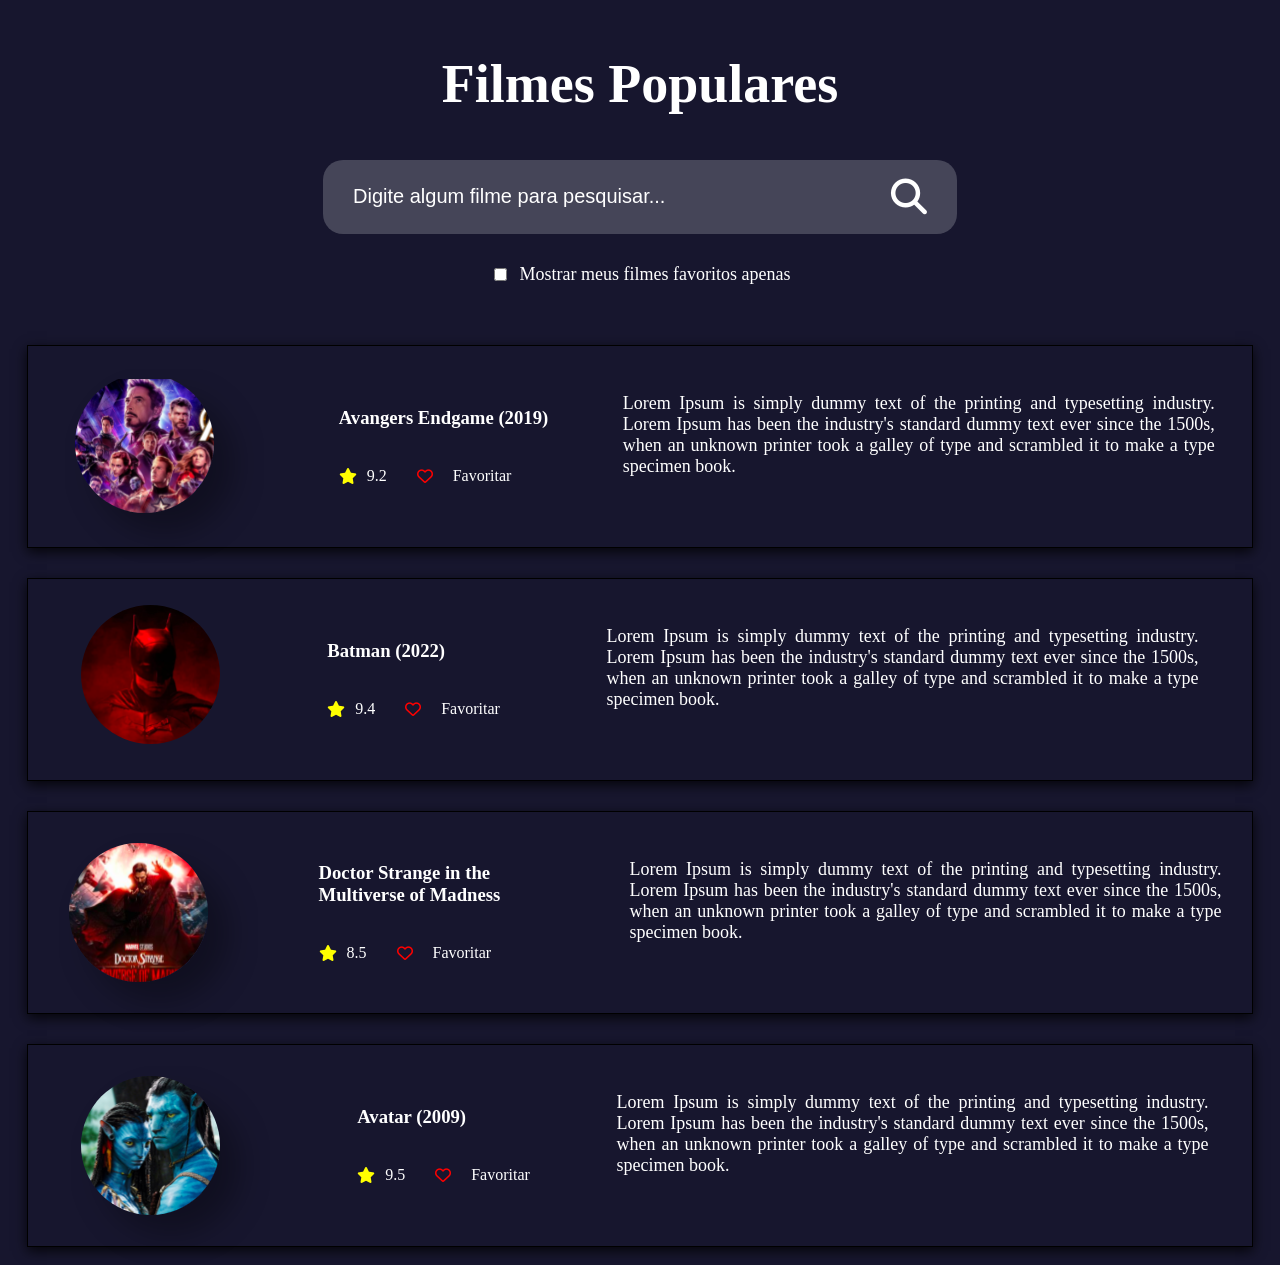
==== index.html @ 214ebfa3 ":tada: Feat: first commit" ====
<!DOCTYPE html>
<html lang="Pt-br">
<head>
    <meta charset="UTF-8">
    <meta name="viewport" content="width=device-width, initial-scale=1.0">
    <title>Document</title>
    <link rel="stylesheet" href="Style.css">
       <link rel="stylesheet" href="https://cdnjs.cloudflare.com/ajax/libs/font-awesome/6.4.2/css/all.min.css">
</head>
<body>
   <Section class="inicio">
    <h1>Filmes Populares</h1>
    <div class="buscar">
        <input type="text" id="busca" placeholder="Digite algum filme para pesquisar...">
    <i class="fa-solid fa-magnifying-glass"></i>
    </div>
    <div class="checkbox">
        <input type="checkbox" name="Favoritos" id="apenasfav">
        <label for="check">Mostrar meus filmes favoritos apenas</label>
        </div>
    </Section>

    <section class="Filmes">
        <div class="filme">

            <img src="img/Avengers.svg" alt="Avengers">
            <div class="conteudo1">
            <h3>Avangers Endgame (2019)</h3>
           <div class="subcont">
            <i class="fa-solid fa-star" id="star"></i>
            <span>9.2</span>
            <div class="fav">
            <i class="fa-regular fa-heart" id="heart"></i>
            <p>Favoritar</p>
            </div>
             </div>
</div>
            
            <p class="descricao">Lorem Ipsum is simply dummy text of the printing and typesetting industry. Lorem Ipsum has been the industry's standard dummy text ever since the 1500s, when an unknown printer took a galley of type and scrambled it to make a type specimen book.</p>
        </div>
        <div class="filme">

            <img src="img/BATMAN.svg" alt="BATMAN" id="img-Btm">
            <div class="conteudo1">
            <h3>Batman (2022)</h3>
           <div class="subcont">
            <i class="fa-solid fa-star" id="star"></i>
            <span>9.4</span>
            <div class="fav">
            <i class="fa-regular fa-heart" id="heart"></i>
            <p>Favoritar</p>
            </div>
             </div>
</div>
            
            <p class="descricao">Lorem Ipsum is simply dummy text of the printing and typesetting industry. Lorem Ipsum has been the industry's standard dummy text ever since the 1500s, when an unknown printer took a galley of type and scrambled it to make a type specimen book.</p>
        </div>

        <div class="filme">

            <img src="img/D.STRANGE.svg" alt="DOCTOR_STRANGE">
            <div class="conteudo1">
            <h3 class="titulomaior">Doctor Strange in the Multiverse of Madness</h3>
           <div class="subcont">
            <i class="fa-solid fa-star" id="star"></i>
            <span>8.5</span>
            <div class="fav">
            <i class="fa-regular fa-heart" id="heart"></i>
            <p>Favoritar</p>
            </div>
             </div>
</div>
            
            <p class="descricao">Lorem Ipsum is simply dummy text of the printing and typesetting industry. Lorem Ipsum has been the industry's standard dummy text ever since the 1500s, when an unknown printer took a galley of type and scrambled it to make a type specimen book.</p>
        </div>
        <div class="filme">

            <img src="img/AVATAR.svg" alt="AVATAR">
            <div class="conteudo1">
            <h3>Avatar (2009)</h3>
           <div class="subcont">
            <i class="fa-solid fa-star" id="star"></i>
            <span>9.5</span>
            <div class="fav">
            <i class="fa-regular fa-heart" id="heart"></i>
            <p>Favoritar</p>
            </div>
             </div>
</div>
            
            <p class="descricao">Lorem Ipsum is simply dummy text of the printing and typesetting industry. Lorem Ipsum has been the industry's standard dummy text ever since the 1500s, when an unknown printer took a galley of type and scrambled it to make a type specimen book.</p>
        </div>
        
    </section>
</body>
</html>
---- Style.css ----
body{
    background-color: #17162e;
}

.inicio{
color:white;
display:flex;
flex-direction: column;
align-items: center;
justify-content: space-around;
font-size: 36px;
font-weight: bold;
}
#busca{
    border:none;
    background-color: transparent;
      outline: none;
      width:600px;
       color:white;
    font-size: 20px;
    padding:0 30px;
}

#busca::placeholder{
    color:white;
    font-size: 20px;
}

.buscar{
    background-color:#454558;
    Width:634px;
    height:74px;
    display:flex;
    align-items: center;
    justify-content: space-around;
    border-radius:20px;
}

.buscar i{
    margin-right: 30px;
}

.checkbox{
    display:flex;
    align-items: center;
    font-size:18px;
    font-weight: lighter;
    padding: 30px 0;
    gap:10px;
}
.Filmes{
    display:flex;
    flex-direction: column;
    align-items: center;
    justify-content: space-between;
}
.filme{
    display:flex;
    color:white;
    align-items: center;
    justify-content: space-around;
    width:1224px;
    height:201px;
    border:1px solid black;
    box-shadow: 0 4px 12px rgba(0, 0, 0.5, 0.8);
    margin-top:30px;
    
}
.filme:hover{
    transform:scale(1.2);
    
}
 .filme img{
    margin-top:40px;
 }

.conteudo1{
    display:flex;
    flex-direction: column;
   
}
#star{
    color:yellow;
    
}

#heart{
    color:red;
    padding:20px;
}

.fav{
    display:flex;
    align-items: center;
}

.subcont{
    display:flex;
    align-items: center;
    gap:10px;
}

.descricao{
    text-align: justify;
    width: 592px;
    height:128px;
    margin-top:40px;
    font-size:18px;
}

.titulomaior{
    max-width:250px;
   
}
#img-Btm{
    border-radius:100px;
    margin-top:-10px;
}
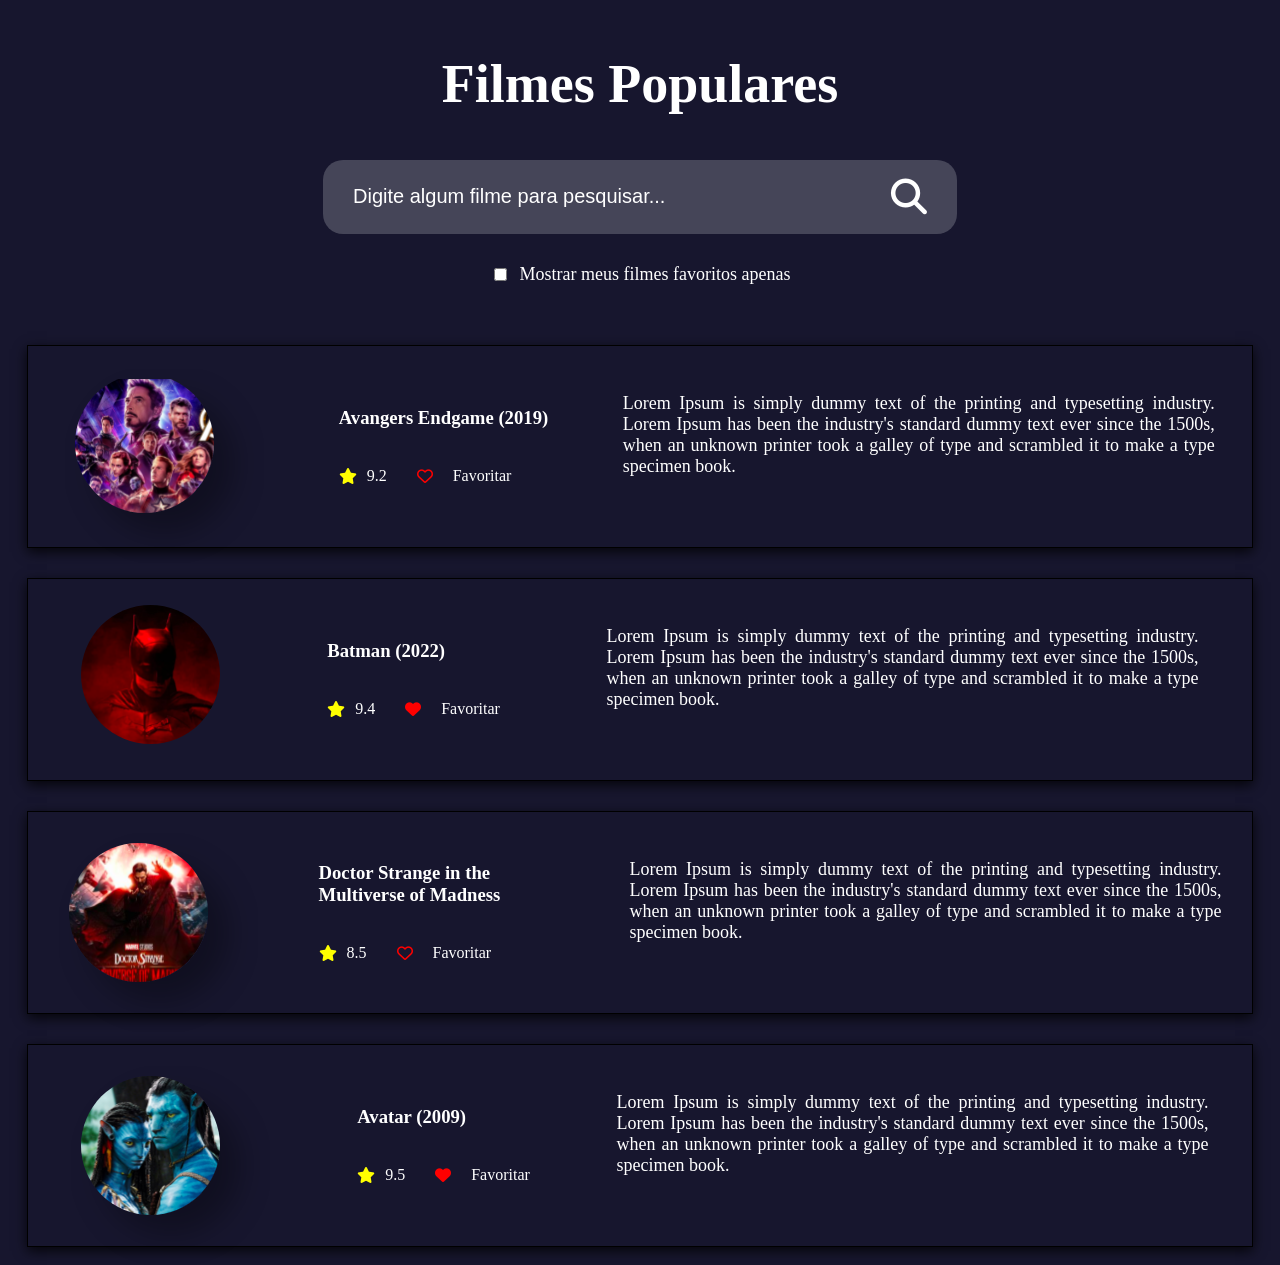
==== commit 195702eb: ":construction: Feat: Criado a pagina de filtragem de favoritos" ====
--- a/index.html
+++ b/index.html
@@ -47,7 +47,7 @@
             <i class="fa-solid fa-star" id="star"></i>
             <span>9.4</span>
             <div class="fav">
-            <i class="fa-regular fa-heart" id="heart"></i>
+            <i class="fa-solid fa-heart" id="heart"></i>
             <p>Favoritar</p>
             </div>
              </div>
@@ -82,7 +82,7 @@
             <i class="fa-solid fa-star" id="star"></i>
             <span>9.5</span>
             <div class="fav">
-            <i class="fa-regular fa-heart" id="heart"></i>
+            <i class="fa-solid fa-heart" id="heart"></i>
             <p>Favoritar</p>
             </div>
              </div>
